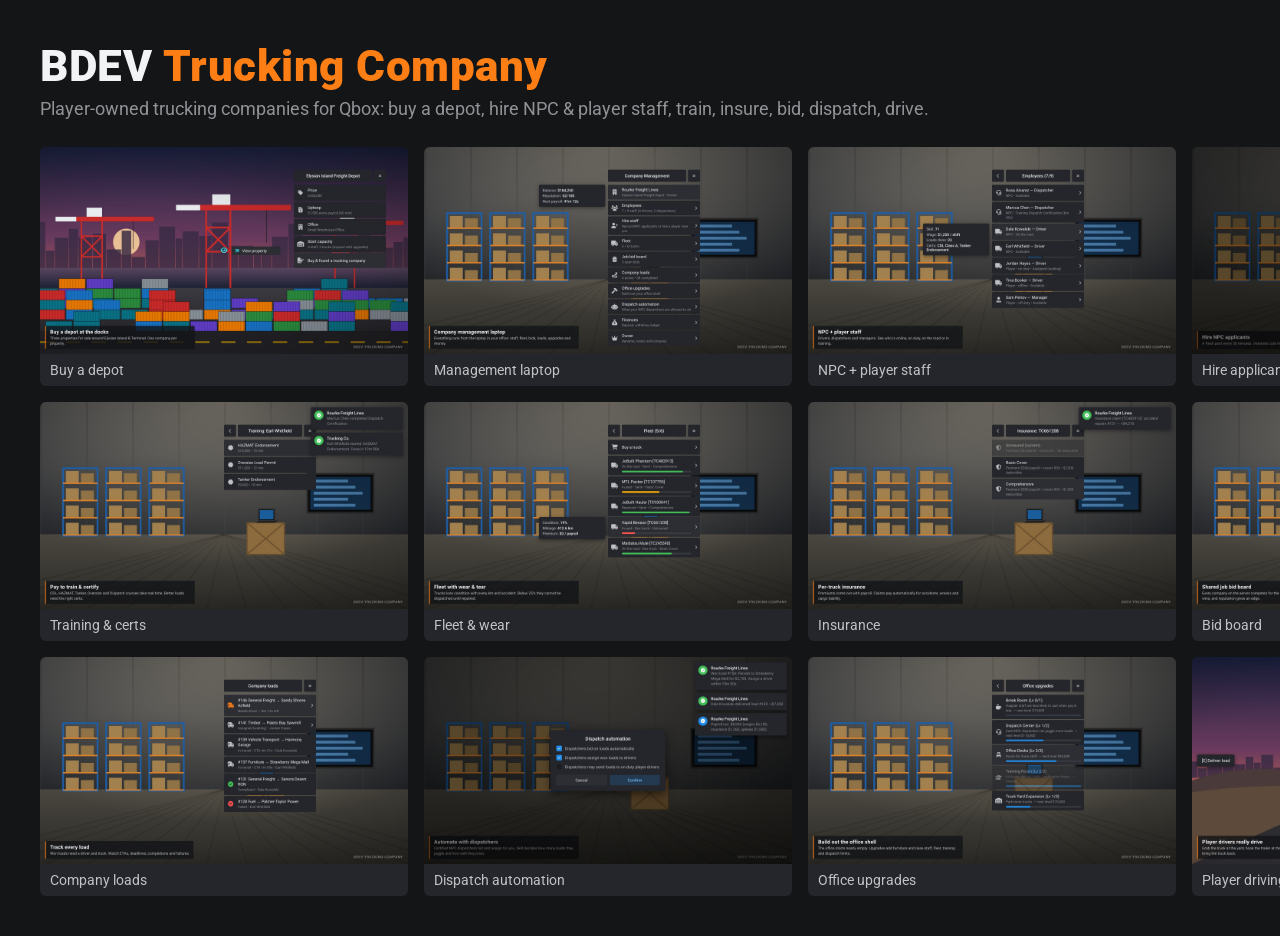
==== docs/mockups/sheet.html @ 3c195ed8 "Add UI mockup screenshots and their generator 20 ox_lib/ox_target-style mockups of the menus and fea" ====
<!doctype html><html><head><meta charset="utf-8">
<link rel="stylesheet" href="https://fonts.googleapis.com/css2?family=Roboto:wght@400;700;900&display=swap">
<style>
*{margin:0;padding:0;box-sizing:border-box}
body{width:1600px;background:#141517;font-family:Roboto,sans-serif;color:#f1f3f5;padding:40px}
h1{font-size:44px;font-weight:900;letter-spacing:.5px} h1 span{color:#fd7e14}
p{color:#909296;font-size:18px;margin:6px 0 28px}
.grid{display:grid;grid-template-columns:repeat(4,1fr);gap:16px}
.grid figure{background:#25262b;border-radius:6px;overflow:hidden}
.grid img{width:100%;display:block}
.grid figcaption{font-size:14px;padding:8px 10px;color:#c1c2c5}
</style></head><body>
<h1>BDEV <span>Trucking Company</span></h1>
<p>Player-owned trucking companies for Qbox: buy a depot, hire NPC &amp; player staff, train, insure, bid, dispatch, drive.</p>
<div class="grid" id="g"></div>
<script>
const items=[['01-buy-property','Buy a depot'],['03-management','Management laptop'],['04-employees','NPC + player staff'],['05-applicants','Hire applicants'],
['08-training','Training & certs'],['09-fleet','Fleet & wear'],['10-insurance','Insurance'],['11-bid-board','Bid board'],
['13-company-loads','Company loads'],['15-dispatch','Dispatch automation'],['16-upgrades','Office upgrades'],['17-driving','Player driving']];
document.getElementById('g').innerHTML=items.map(([f,t])=>`<figure><img src="../screenshots/${f}.jpg"><figcaption>${t}</figcaption></figure>`).join('');
</script></body></html>
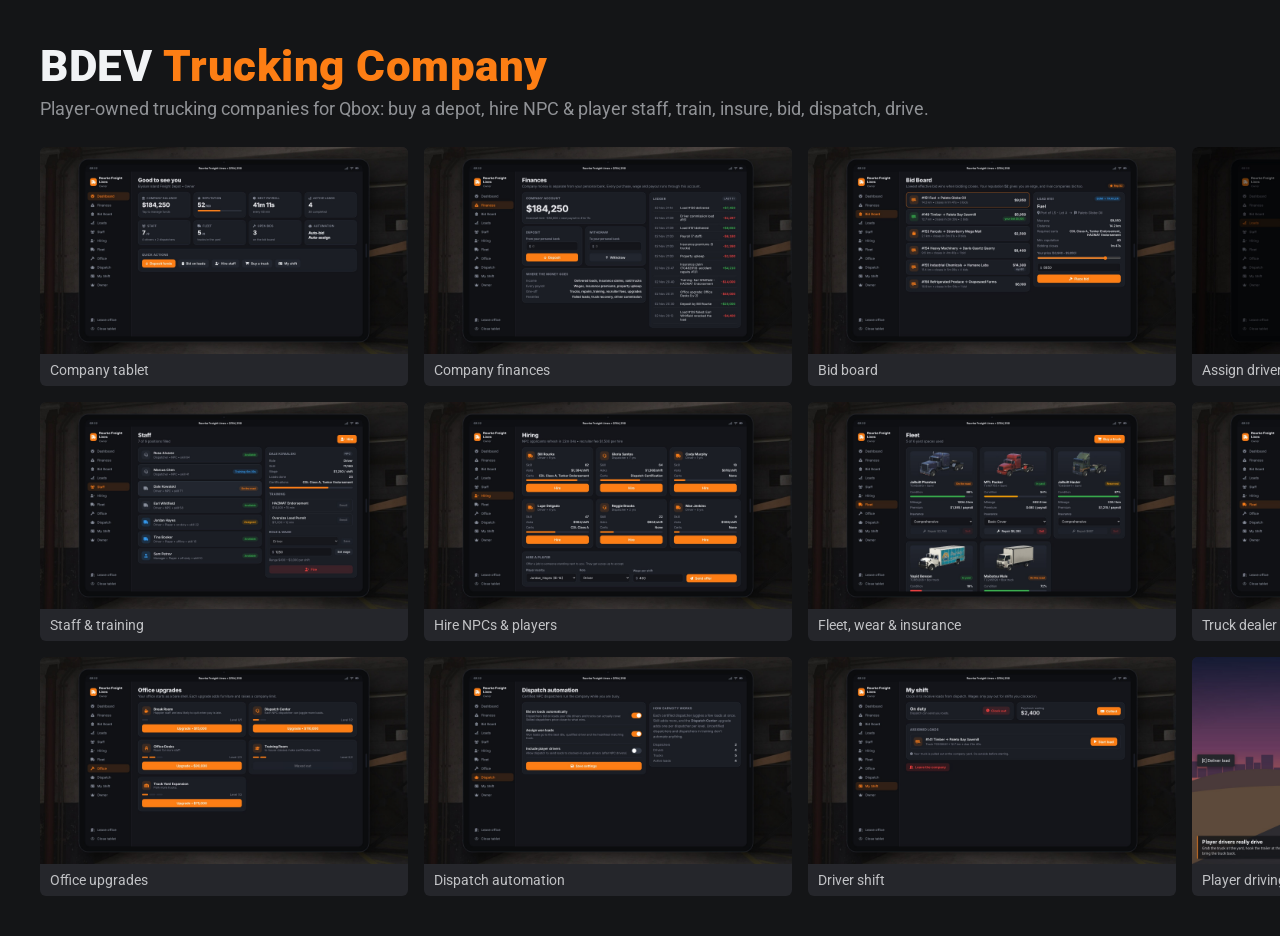
==== commit 86922949: "Tablet UI, floor-snapped office furniture, visible office exit - Replace ox_lib context menus with a" ====
--- a/docs/mockups/sheet.html
+++ b/docs/mockups/sheet.html
@@ -14,8 +14,8 @@
 <p>Player-owned trucking companies for Qbox: buy a depot, hire NPC &amp; player staff, train, insure, bid, dispatch, drive.</p>
 <div class="grid" id="g"></div>
 <script>
-const items=[['01-buy-property','Buy a depot'],['03-management','Management laptop'],['04-employees','NPC + player staff'],['05-applicants','Hire applicants'],
-['08-training','Training & certs'],['09-fleet','Fleet & wear'],['10-insurance','Insurance'],['11-bid-board','Bid board'],
-['13-company-loads','Company loads'],['15-dispatch','Dispatch automation'],['16-upgrades','Office upgrades'],['17-driving','Player driving']];
+const items=[['01-dashboard','Company tablet'],['02-finances','Company finances'],['03-bid-board','Bid board'],['05-assign','Assign driver + truck'],
+['06-staff','Staff & training'],['07-hiring','Hire NPCs & players'],['08-fleet','Fleet, wear & insurance'],['09-truck-dealer','Truck dealer'],
+['10-office-upgrades','Office upgrades'],['11-dispatch','Dispatch automation'],['12-my-shift','Driver shift'],['15-driving','Player driving']];
 document.getElementById('g').innerHTML=items.map(([f,t])=>`<figure><img src="../screenshots/${f}.jpg"><figcaption>${t}</figcaption></figure>`).join('');
 </script></body></html>
